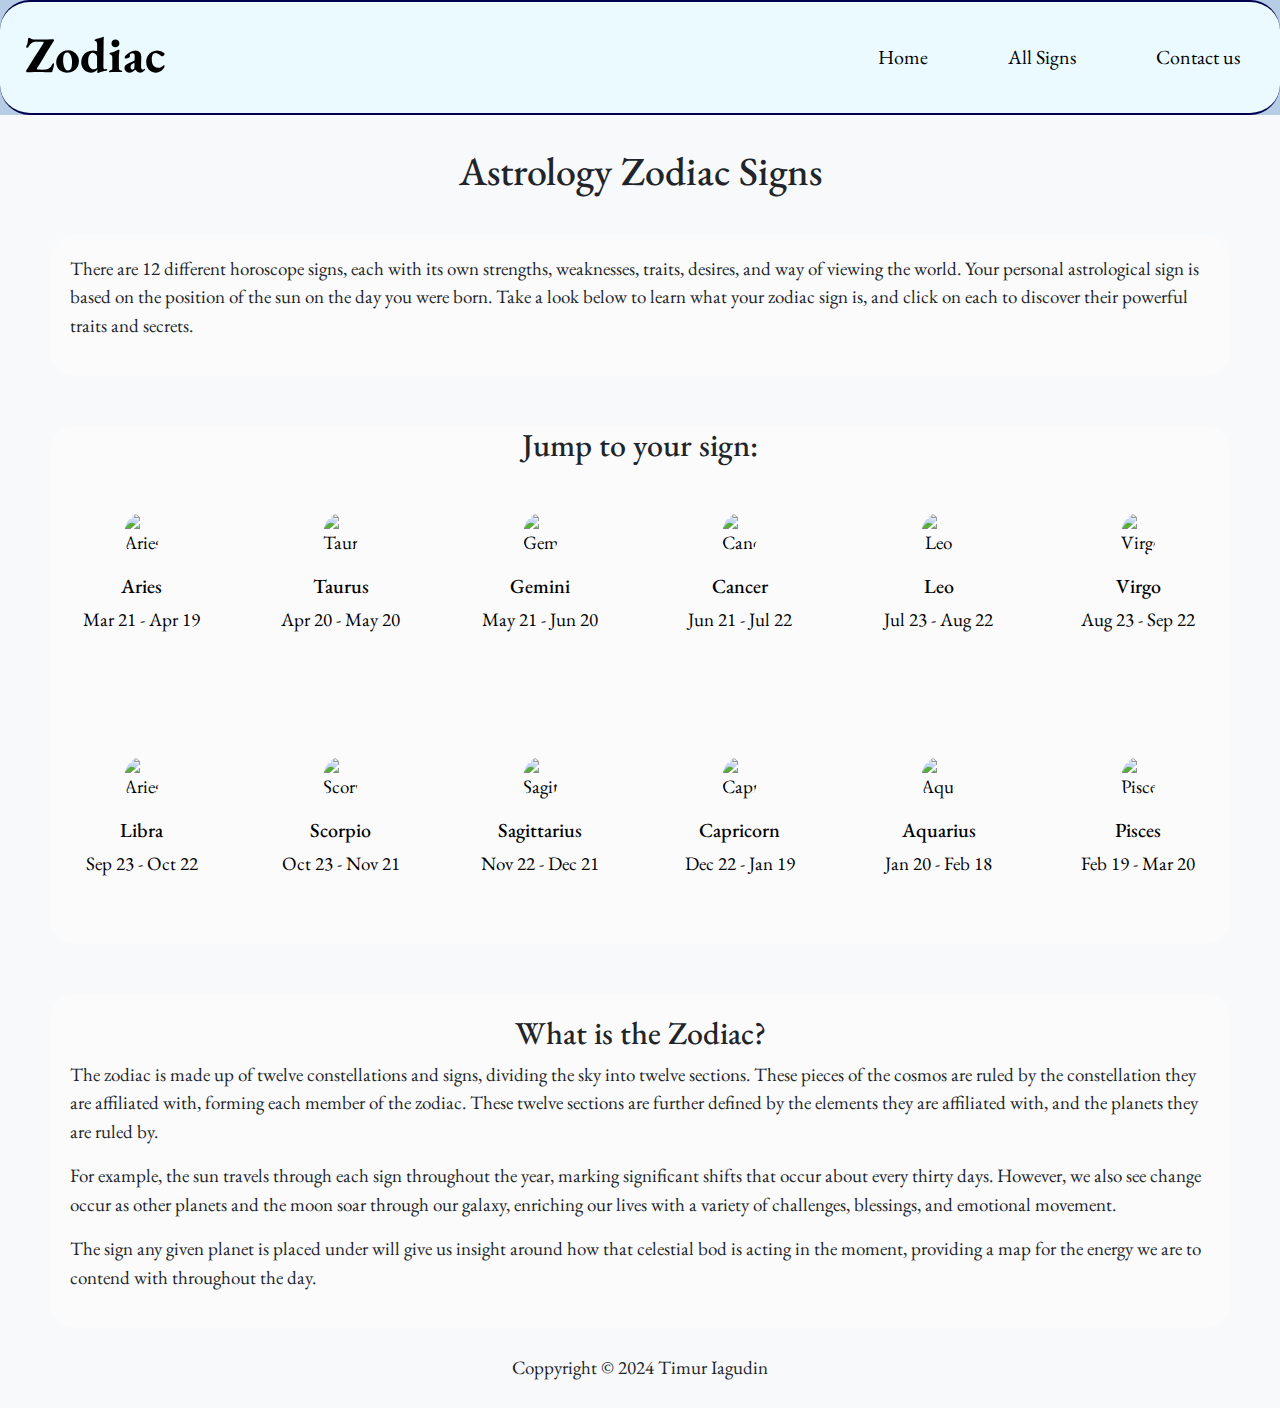
==== index.html @ 39316343 "added html file" ====
<!DOCTYPE html>
<html lang="en">

<head>
    <meta charset="UTF-8">
    <meta name="viewport" content="width=device-width, initial-scale=1.0">
    <meta http-equiv="X-UA-Compatible" content="ie=edge">
    <meta name="Description" content="Enter your description here" />
    <link rel="stylesheet" href="https://cdnjs.cloudflare.com/ajax/libs/twitter-bootstrap/5.1.0/css/bootstrap.min.css">
    <link rel="stylesheet" href="https://cdnjs.cloudflare.com/ajax/libs/font-awesome/5.15.4/css/all.min.css">
    <link rel="stylesheet" href="assets/css/style.css">
    <link rel="stylesheet" href="./styles/styles.css">
    <link rel="preconnect" href="https://fonts.googleapis.com">
    <link rel="preconnect" href="https://fonts.gstatic.com" crossorigin>
    <link
        href="https://fonts.googleapis.com/css2?family=EB+Garamond:ital,wght@0,400..800;1,400..800&family=Quantico:ital,wght@0,400;0,700;1,400;1,700&display=swap"
        rel="stylesheet">
    <title>Horoscope</title>
    <nav class="header_nav">
        <a href="#" class="logo">Zodiac</a>
        <ul class="header_nav_menu">
            <li class="header_nav_item"><a href="index.html">Home</a></li>
            <li class="header_nav_item"><a href="signs.html">All Signs</a></li>
            <li class="header_nav_item"><a href="contact.html">Contact us</a></li>
        </ul>
    </nav>
</head>

<body>
    <div class="bg-light">
        <div>
            <h1>Astrology Zodiac Signs</h1>
            <div class="shield" id="description">
                <p>There are 12 different horoscope signs, each with its own strengths, weaknesses, traits, desires, and
                    way of
                    viewing the world. Your personal astrological sign is based on the position of the sun on the day
                    you were
                    born. Take a look below to learn what your zodiac sign is, and click on each to discover their
                    powerful
                    traits and secrets.</p>
            </div>
        </div>
        <div class="shield">
            <h2>Jump to your sign:</h2>
            <div class="multi_col_cont">
                <section class="three_col">
                    <a href="signs.html#1">
                        <img src="./images/Aries.png" class="icon" alt="Aries">
                        <h3>Aries</h3>
                        <p>Mar 21 - Apr 19</p>
                    </a>
                </section>
                <section class="three_col">
                    <a href="signs.html#2">
                        <img src="./images/Taurus.png" class="icon" alt="Taurus">
                        <h3>Taurus</h3>
                        <p>Apr 20 - May 20</p>
                    </a>
                </section>
                <section class="three_col">
                    <a href="signs.html#3">
                        <img src="./images/Gemini.png" class="icon" alt="Gemini">
                        <h3>Gemini</h3>
                        <p>May 21 - Jun 20</p>
                    </a>
                </section>
                <section class="three_col">
                    <a href="signs.html#4">
                        <img src="./images/Cancer.png" class="icon" alt="Cancer">
                        <h3>Cancer</h3>
                        <p>Jun 21 - Jul 22</p>
                    </a>
                </section>
                <section class="three_col">
                    <a href="signs.html#5">
                        <img src="./images/Leo.png" class="icon" alt="Leo">
                        <h3>Leo</h3>
                        <p>Jul 23 - Aug 22</p>
                    </a>
                </section>
                <section class="three_col">
                    <a href="signs.html#6">
                        <img src="./images/Virgo.png" class="icon" alt="Virgo">
                        <h3>Virgo</h3>
                        <p>Aug 23 - Sep 22</p>
                    </a>
                </section>
                <section class="three_col">
                    <a href="signs.html#7">
                        <img src="./images/Libra.png" class="icon" alt="Aries">
                        <h3>Libra</h3>
                        <p>Sep 23 - Oct 22</p>
                    </a>
                </section>
                <section class="three_col">
                    <a href="signs.html#8">
                        <img src="./images/Scorpio.png" class="icon" alt="Scorpio">
                        <h3>Scorpio</h3>
                        <p>Oct 23 - Nov 21</p>
                    </a>
                </section>
                <section class="three_col">
                    <a href="signs.html#9">
                        <img src="./images/Sagittarius.png" class="icon" alt="Sagittarius">
                        <h3>Sagittarius</h3>
                        <p>Nov 22 - Dec 21</p>
                    </a>
                </section>
                <section class="three_col">
                    <a href="signs.html#10">
                        <img src="./images/capricorn.png" class="icon" alt="Capricorn">
                        <h3>Capricorn</h3>
                        <p>Dec 22 - Jan 19</p>
                    </a>
                </section>
                <section class="three_col">
                    <a href="signs.html#11">
                        <img src="./images/Aquarius.png" class="icon" alt="Aquarius">
                        <h3>Aquarius</h3>
                        <p>Jan 20 - Feb 18</p>
                    </a>
                </section>
                <section class="three_col">
                    <a href="signs.html#12">
                        <img src="./images/Pisces.png" class="icon" alt="Pisces">
                        <h3>Pisces</h3>
                        <p>Feb 19 - Mar 20</p>
                    </a>
                </section>
            </div>
        </div>
        <div class="shield" id="description">
            <h2>What is the Zodiac?</h2>
            <p>The zodiac is made up of twelve constellations and signs, dividing the sky into twelve sections. These
                pieces of the cosmos are ruled by the constellation they are affiliated with, forming each member of the
                zodiac. These twelve sections are further defined by the elements they are affiliated with, and the
                planets they are ruled by.</p>
            <p>For example, the sun travels through each sign throughout the year, marking significant shifts that occur
                about every thirty days. However, we also see change occur as other planets and the moon soar through
                our galaxy, enriching our lives with a variety of challenges, blessings, and emotional movement.</p>
            <p>The sign any given planet is placed under will give us insight around how that celestial bod is acting in
                the moment, providing a map for the energy we are to contend with throughout the day.</p>
        </div>

        <script src="https://cdnjs.cloudflare.com/ajax/libs/popper.js/2.9.2/umd/popper.min.js"></script>
        <script src="https://cdnjs.cloudflare.com/ajax/libs/twitter-bootstrap/5.1.0/js/bootstrap.min.js"></script>
        <section>
            <footer class="footer">
                Coppyright &copy; 2024 Timur Iagudin
            </footer>
        </section>
</body>

</html>
---- styles/styles.css ----
* {
    margin: 0;
    padding: 0;
}
body {
    font-family: "EB Garamond", serif;
    font-size: 19px;
    background-color: #b7cde5;
}

.logo {
    color: black;
    text-decoration: none;
    margin: 15px 0px 15px 25px;
    font-weight: bold;
    font-size: 50px;
}

.header_nav_menu {
    margin: 0px;
    padding: 0px;
    list-style: none;
    display: flex;
    justify-content: flex-end;
    align-items: center;
}

.header_nav_item {
    margin: 40px;
}

.header_nav_item a {
    text-decoration: none;
    color: black;
    font-size: 20px;
}

.header_nav {
    display: flex;
    justify-content: space-between;
    background-color: rgb(234, 250, 255);
    border-bottom: 2px solid rgb(0, 0, 80);
    border-top: 2px solid rgb(0, 0, 80);
    border-radius: 30px;
}

.bg-light {
    background-image: url(../images/bg.jpeg);
    background-repeat: no-repeat;
    background-attachment: fixed;
    background-size: cover;
    background-position: center center;
    margin: 0;
}

h1 {
    text-align: center;
    padding: 2rem;
}

h2 {
    text-align: center;
}

h3 {
    font-size: 20px;
}

#description {
    padding: 20px;
    margin: 0px 50px 0px;
}

.multi_col_cont {
    grid-template-columns: repeat(6, minmax(14%, 1fr));
    grid-template-rows: auto;
    grid-gap: 1rem;
    display: grid;
}

.three_col {
    margin: 25px 5px 50px;
    border-radius: 15%;
    text-align: center;
}

.icon {
    width: 35px;
}

.footer {
    height: 80px;
    display: flex;
    justify-content: center;
    align-items: center;
}

.shield {
    margin: 50px;
    background-color: rgba(255, 255, 255, 0.4);
    border-radius: 25px;
}

.two_col {
    display: grid;
    grid-template-columns: repeat(3, minmax(14%, 1fr));
    border-bottom: 2px solid rgb(163, 206, 255);
    margin-bottom: 25px;
    padding-bottom: 25px;
}

.shield img {
    display: block;
    margin: 1rem auto;
    border-radius: 50% 50% 50% 50%;
}

a {
    text-decoration: none;
    color: black;
}
.store_img{
width: 280px;
}
.store_cont{
    display: grid;
    grid-template-columns: repeat(5, minmax(14%, 1fr));
}
.store_item h3 {
    font-family: "EB Garamond", serif;;
    font-size: 20px;
    text-align: center;
    padding: 10px;
}
.store_item p {
    font-family: "EB Garamond", serif;;
    font-size: 20px;
    text-align: center;
}
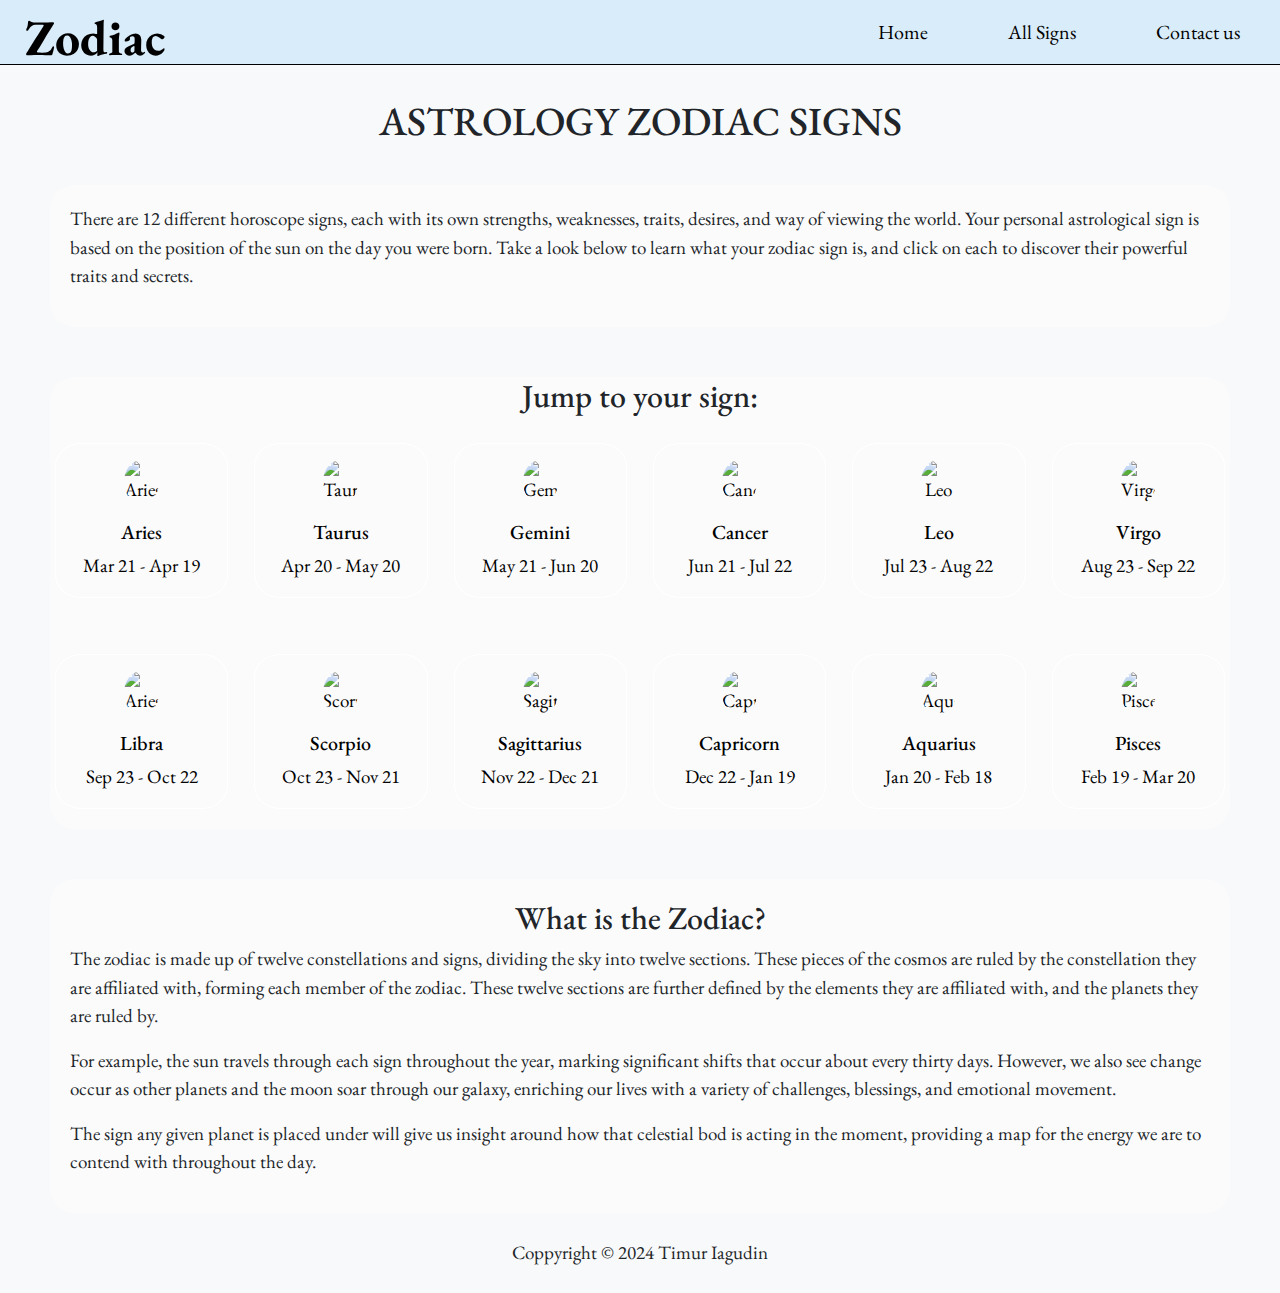
==== commit b19e6a07: "added border at Home page" ====
--- a/index.html
+++ b/index.html
@@ -29,7 +29,7 @@
 <body>
     <div class="bg-light">
         <div>
-            <h1>Astrology Zodiac Signs</h1>
+            <h1>ASTROLOGY ZODIAC SIGNS</h1>
             <div class="shield" id="description">
                 <p>There are 12 different horoscope signs, each with its own strengths, weaknesses, traits, desires, and
                     way of
@@ -43,84 +43,84 @@
         <div class="shield">
             <h2>Jump to your sign:</h2>
             <div class="multi_col_cont">
-                <section class="three_col">
+                <section class="column_sign">
                     <a href="signs.html#1">
                         <img src="./images/Aries.png" class="icon" alt="Aries">
                         <h3>Aries</h3>
                         <p>Mar 21 - Apr 19</p>
                     </a>
                 </section>
-                <section class="three_col">
+                <section class="column_sign">
                     <a href="signs.html#2">
                         <img src="./images/Taurus.png" class="icon" alt="Taurus">
                         <h3>Taurus</h3>
                         <p>Apr 20 - May 20</p>
                     </a>
                 </section>
-                <section class="three_col">
+                <section class="column_sign">
                     <a href="signs.html#3">
                         <img src="./images/Gemini.png" class="icon" alt="Gemini">
                         <h3>Gemini</h3>
                         <p>May 21 - Jun 20</p>
                     </a>
                 </section>
-                <section class="three_col">
+                <section class="column_sign">
                     <a href="signs.html#4">
                         <img src="./images/Cancer.png" class="icon" alt="Cancer">
                         <h3>Cancer</h3>
                         <p>Jun 21 - Jul 22</p>
                     </a>
                 </section>
-                <section class="three_col">
+                <section class="column_sign">
                     <a href="signs.html#5">
                         <img src="./images/Leo.png" class="icon" alt="Leo">
                         <h3>Leo</h3>
                         <p>Jul 23 - Aug 22</p>
                     </a>
                 </section>
-                <section class="three_col">
+                <section class="column_sign">
                     <a href="signs.html#6">
                         <img src="./images/Virgo.png" class="icon" alt="Virgo">
                         <h3>Virgo</h3>
                         <p>Aug 23 - Sep 22</p>
                     </a>
                 </section>
-                <section class="three_col">
+                <section class="column_sign">
                     <a href="signs.html#7">
                         <img src="./images/Libra.png" class="icon" alt="Aries">
                         <h3>Libra</h3>
                         <p>Sep 23 - Oct 22</p>
                     </a>
                 </section>
-                <section class="three_col">
+                <section class="column_sign">
                     <a href="signs.html#8">
                         <img src="./images/Scorpio.png" class="icon" alt="Scorpio">
                         <h3>Scorpio</h3>
                         <p>Oct 23 - Nov 21</p>
                     </a>
                 </section>
-                <section class="three_col">
+                <section class="column_sign">
                     <a href="signs.html#9">
                         <img src="./images/Sagittarius.png" class="icon" alt="Sagittarius">
                         <h3>Sagittarius</h3>
                         <p>Nov 22 - Dec 21</p>
                     </a>
                 </section>
-                <section class="three_col">
+                <section class="column_sign">
                     <a href="signs.html#10">
                         <img src="./images/capricorn.png" class="icon" alt="Capricorn">
                         <h3>Capricorn</h3>
                         <p>Dec 22 - Jan 19</p>
                     </a>
                 </section>
-                <section class="three_col">
+                <section class="column_sign">
                     <a href="signs.html#11">
                         <img src="./images/Aquarius.png" class="icon" alt="Aquarius">
                         <h3>Aquarius</h3>
                         <p>Jan 20 - Feb 18</p>
                     </a>
                 </section>
-                <section class="three_col">
+                <section class="column_sign">
                     <a href="signs.html#12">
                         <img src="./images/Pisces.png" class="icon" alt="Pisces">
                         <h3>Pisces</h3>
@@ -141,14 +141,14 @@
             <p>The sign any given planet is placed under will give us insight around how that celestial bod is acting in
                 the moment, providing a map for the energy we are to contend with throughout the day.</p>
         </div>
-
-        <script src="https://cdnjs.cloudflare.com/ajax/libs/popper.js/2.9.2/umd/popper.min.js"></script>
-        <script src="https://cdnjs.cloudflare.com/ajax/libs/twitter-bootstrap/5.1.0/js/bootstrap.min.js"></script>
         <section>
             <footer class="footer">
                 Coppyright &copy; 2024 Timur Iagudin
             </footer>
         </section>
+        <script src="https://cdnjs.cloudflare.com/ajax/libs/popper.js/2.9.2/umd/popper.min.js"></script>
+        <script src="https://cdnjs.cloudflare.com/ajax/libs/twitter-bootstrap/5.1.0/js/bootstrap.min.js"></script>
+
 </body>
 
 </html>--- a/styles/styles.css
+++ b/styles/styles.css
@@ -2,6 +2,7 @@
     margin: 0;
     padding: 0;
 }
+
 body {
     font-family: "EB Garamond", serif;
     font-size: 19px;
@@ -11,7 +12,7 @@
 .logo {
     color: black;
     text-decoration: none;
-    margin: 15px 0px 15px 25px;
+    margin-left: 25px;
     font-weight: bold;
     font-size: 50px;
 }
@@ -38,10 +39,9 @@
 .header_nav {
     display: flex;
     justify-content: space-between;
-    background-color: rgb(234, 250, 255);
-    border-bottom: 2px solid rgb(0, 0, 80);
-    border-top: 2px solid rgb(0, 0, 80);
-    border-radius: 30px;
+    background-color: rgb(217 236 249);
+    height: 65px;
+    border-bottom: 1px solid black;
 }
 
 .bg-light {
@@ -78,9 +78,10 @@
     display: grid;
 }
 
-.three_col {
-    margin: 25px 5px 50px;
+.column_sign {
+    margin: 20px 5px 20px;
     border-radius: 15%;
+    border: 1px solid white;
     text-align: center;
 }
 
@@ -101,7 +102,7 @@
     border-radius: 25px;
 }
 
-.two_col {
+.three_col {
     display: grid;
     grid-template-columns: repeat(3, minmax(14%, 1fr));
     border-bottom: 2px solid rgb(163, 206, 255);
@@ -119,21 +120,64 @@
     text-decoration: none;
     color: black;
 }
-.store_img{
-width: 280px;
+
+.store_img {
+    width: 270px;
 }
-.store_cont{
+
+.store_cont {
     display: grid;
     grid-template-columns: repeat(5, minmax(14%, 1fr));
 }
+
 .store_item h3 {
-    font-family: "EB Garamond", serif;;
+    font-family: "EB Garamond", serif;
+    ;
     font-size: 20px;
     text-align: center;
     padding: 10px;
 }
+
 .store_item p {
-    font-family: "EB Garamond", serif;;
+    font-family: "EB Garamond", serif;
+    ;
     font-size: 20px;
     text-align: center;
+}
+
+.items {
+    margin-top: 50px;
+    margin-bottom: 50px;
+}
+
+.form-raw {
+    display: flex;
+    flex-direction: column;
+    justify-content: center;
+    margin: 0px 400px 0px;
+}
+
+
+label {
+    display: flex;
+    flex-direction: column;
+}
+
+button {
+    padding: 10px 20px;
+    margin-top: 20px;
+    background-color: #007bff;
+    color: #fff;
+    border: none;
+    cursor: pointer;
+}
+
+button:hover {
+    background-color: #0056b3;
+}
+
+input,
+select {
+    padding: 5px;
+    margin-top: 5px;
 }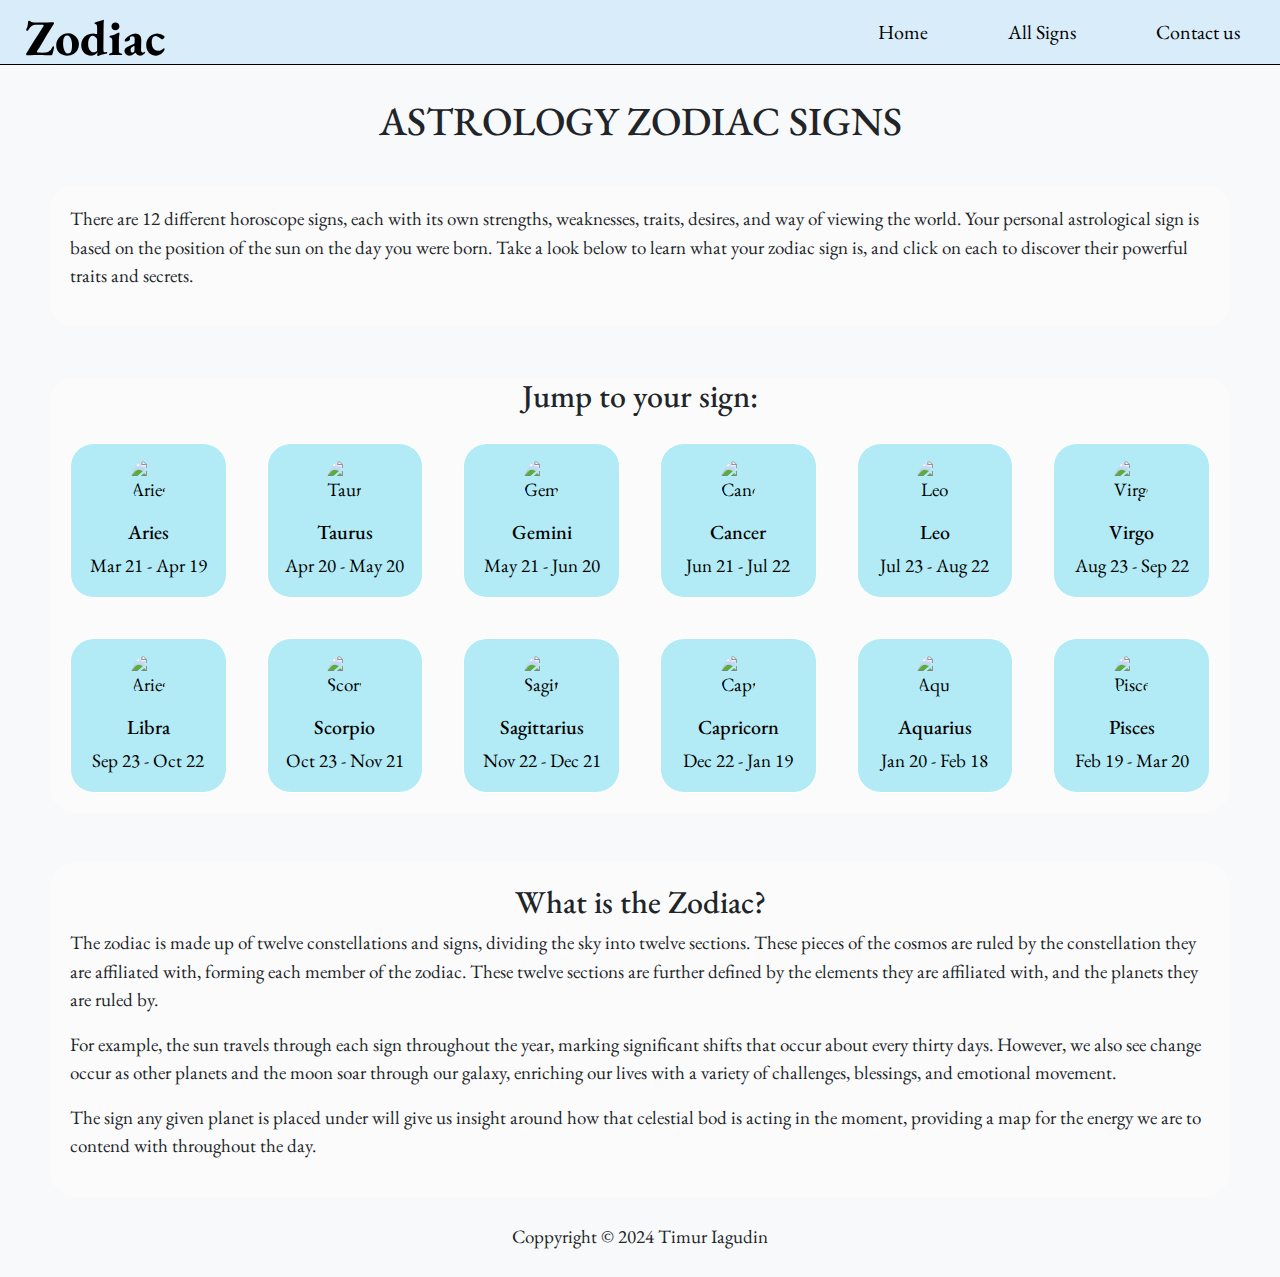
==== commit 0dd1da79: "added grid on contact page" ====
--- a/index.html
+++ b/index.html
@@ -5,8 +5,7 @@
     <meta charset="UTF-8">
     <meta name="viewport" content="width=device-width, initial-scale=1.0">
     <meta http-equiv="X-UA-Compatible" content="ie=edge">
-    <meta name="Description" content="Enter your description here" />
-    <link rel="stylesheet" href="https://cdnjs.cloudflare.com/ajax/libs/twitter-bootstrap/5.1.0/css/bootstrap.min.css">
+    <link rel="stylesheet" href="https://cdnjs.cloudflare.com/ajax/libs/twitter-bootstrap/4.6.0/css/bootstrap.min.css">
     <link rel="stylesheet" href="https://cdnjs.cloudflare.com/ajax/libs/font-awesome/5.15.4/css/all.min.css">
     <link rel="stylesheet" href="assets/css/style.css">
     <link rel="stylesheet" href="./styles/styles.css">
@@ -129,6 +128,7 @@
                 </section>
             </div>
         </div>
+
         <div class="shield" id="description">
             <h2>What is the Zodiac?</h2>
             <p>The zodiac is made up of twelve constellations and signs, dividing the sky into twelve sections. These
@@ -141,13 +141,15 @@
             <p>The sign any given planet is placed under will give us insight around how that celestial bod is acting in
                 the moment, providing a map for the energy we are to contend with throughout the day.</p>
         </div>
+
         <section>
             <footer class="footer">
                 Coppyright &copy; 2024 Timur Iagudin
             </footer>
         </section>
-        <script src="https://cdnjs.cloudflare.com/ajax/libs/popper.js/2.9.2/umd/popper.min.js"></script>
-        <script src="https://cdnjs.cloudflare.com/ajax/libs/twitter-bootstrap/5.1.0/js/bootstrap.min.js"></script>
+        <script src="https://cdnjs.cloudflare.com/ajax/libs/jquery/3.5.1/jquery.slim.min.js"></script>
+        <script src="https://cdnjs.cloudflare.com/ajax/libs/popper.js/1.16.1/umd/popper.min.js"></script>
+        <script src="https://cdnjs.cloudflare.com/ajax/libs/twitter-bootstrap/4.6.0/js/bootstrap.min.js"></script>
 
 </body>
 
--- a/styles/styles.css
+++ b/styles/styles.css
@@ -74,15 +74,15 @@
 .multi_col_cont {
     grid-template-columns: repeat(6, minmax(14%, 1fr));
     grid-template-rows: auto;
-    grid-gap: 1rem;
     display: grid;
 }
 
 .column_sign {
-    margin: 20px 5px 20px;
+    margin: 20px 20px 20px;
     border-radius: 15%;
     border: 1px solid white;
     text-align: center;
+    background-color: rgb(0 198 229 / 29%);
 }
 
 .icon {
@@ -180,4 +180,16 @@
 select {
     padding: 5px;
     margin-top: 5px;
-}+}
+.grid{
+    display: flex;
+    align-items: center;
+    flex-direction: row;
+    justify-content: space-between;
+    border: 1px solid white;
+    border-radius: inherit;
+}
+.grid p{
+    margin: 15px;
+    text-align: justify;
+}
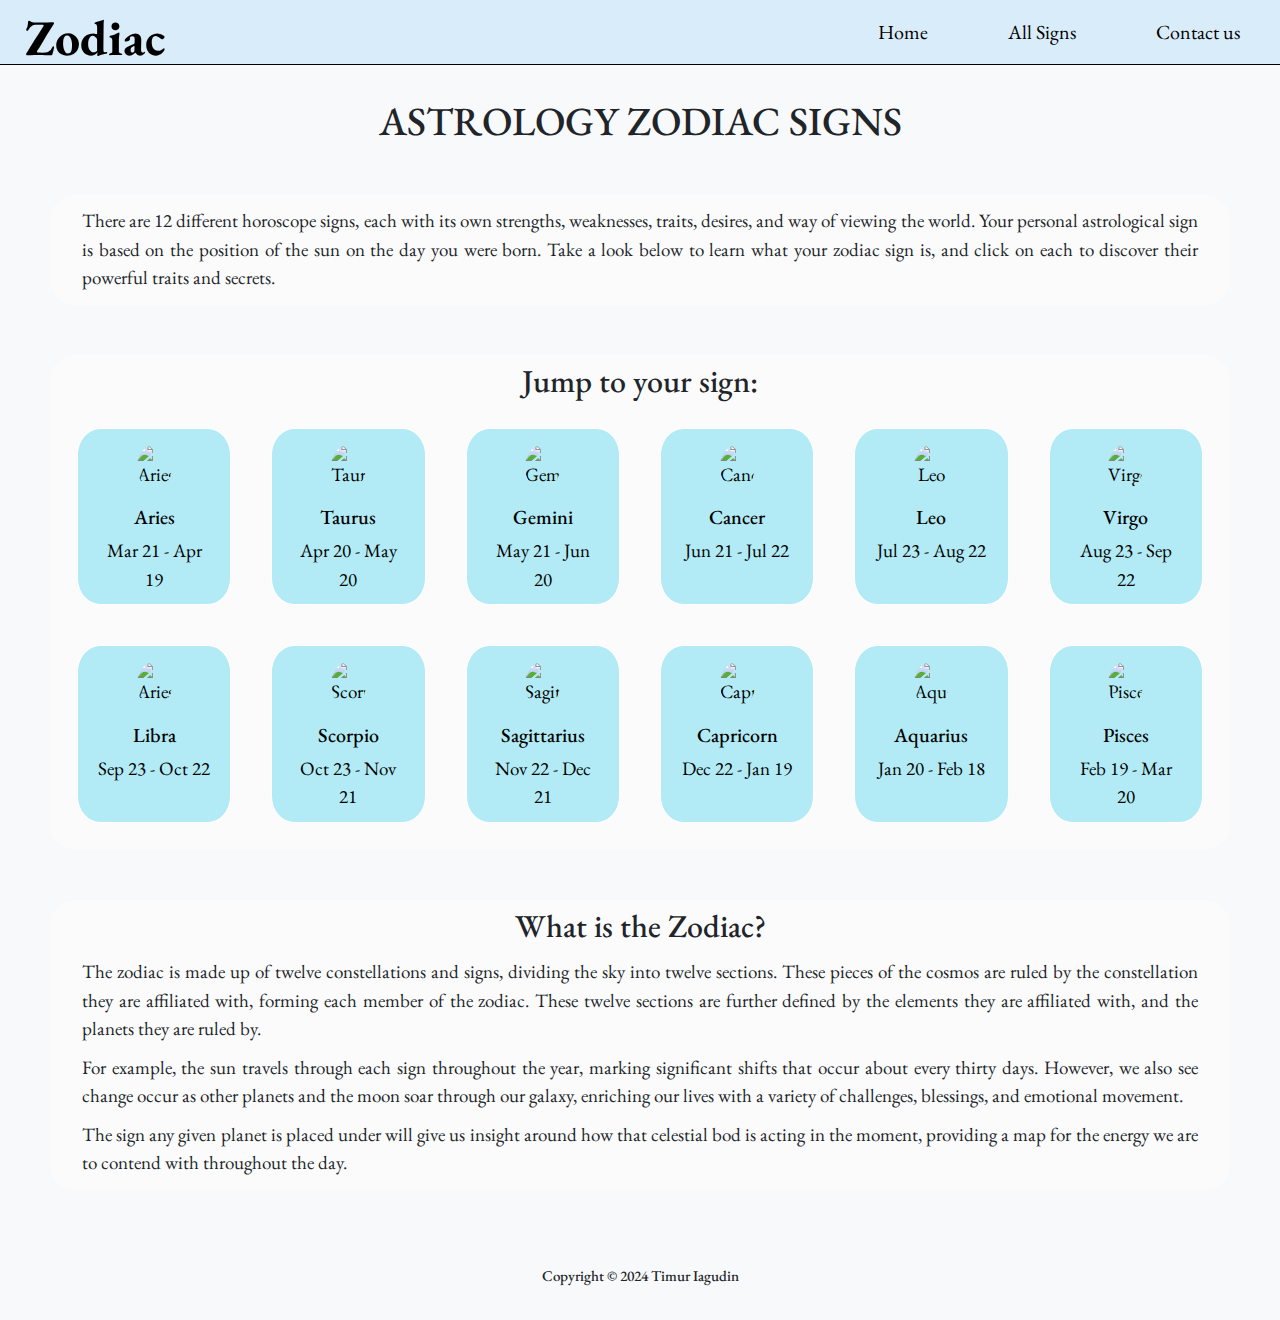
==== commit 6fd388a2: "some fixes after html validation" ====
--- a/index.html
+++ b/index.html
@@ -7,7 +7,6 @@
     <meta http-equiv="X-UA-Compatible" content="ie=edge">
     <link rel="stylesheet" href="https://cdnjs.cloudflare.com/ajax/libs/twitter-bootstrap/4.6.0/css/bootstrap.min.css">
     <link rel="stylesheet" href="https://cdnjs.cloudflare.com/ajax/libs/font-awesome/5.15.4/css/all.min.css">
-    <link rel="stylesheet" href="assets/css/style.css">
     <link rel="stylesheet" href="./styles/styles.css">
     <link rel="preconnect" href="https://fonts.googleapis.com">
     <link rel="preconnect" href="https://fonts.gstatic.com" crossorigin>
@@ -15,6 +14,10 @@
         href="https://fonts.googleapis.com/css2?family=EB+Garamond:ital,wght@0,400..800;1,400..800&family=Quantico:ital,wght@0,400;0,700;1,400;1,700&display=swap"
         rel="stylesheet">
     <title>Horoscope</title>
+
+</head>
+
+<body>
     <nav class="header_nav">
         <a href="#" class="logo">Zodiac</a>
         <ul class="header_nav_menu">
@@ -23,13 +26,10 @@
             <li class="header_nav_item"><a href="contact.html">Contact us</a></li>
         </ul>
     </nav>
-</head>
-
-<body>
     <div class="bg-light">
         <div>
             <h1>ASTROLOGY ZODIAC SIGNS</h1>
-            <div class="shield" id="description">
+            <div class="shield">
                 <p>There are 12 different horoscope signs, each with its own strengths, weaknesses, traits, desires, and
                     way of
                     viewing the world. Your personal astrological sign is based on the position of the sun on the day
@@ -129,7 +129,7 @@
             </div>
         </div>
 
-        <div class="shield" id="description">
+        <div class="shield">
             <h2>What is the Zodiac?</h2>
             <p>The zodiac is made up of twelve constellations and signs, dividing the sky into twelve sections. These
                 pieces of the cosmos are ruled by the constellation they are affiliated with, forming each member of the
@@ -144,13 +144,14 @@
 
         <section>
             <footer class="footer">
-                Coppyright &copy; 2024 Timur Iagudin
+                <h2>Copyright &copy; 2024 Timur Iagudin</h2>
             </footer>
         </section>
-        <script src="https://cdnjs.cloudflare.com/ajax/libs/jquery/3.5.1/jquery.slim.min.js"></script>
-        <script src="https://cdnjs.cloudflare.com/ajax/libs/popper.js/1.16.1/umd/popper.min.js"></script>
-        <script src="https://cdnjs.cloudflare.com/ajax/libs/twitter-bootstrap/4.6.0/js/bootstrap.min.js"></script>
+    </div>
 
+    <script src="https://cdnjs.cloudflare.com/ajax/libs/jquery/3.5.1/jquery.slim.min.js"></script>
+    <script src="https://cdnjs.cloudflare.com/ajax/libs/popper.js/1.16.1/umd/popper.min.js"></script>
+    <script src="https://cdnjs.cloudflare.com/ajax/libs/twitter-bootstrap/4.6.0/js/bootstrap.min.js"></script>
 </body>
 
 </html>--- a/styles/styles.css
+++ b/styles/styles.css
@@ -55,7 +55,7 @@
 
 h1 {
     text-align: center;
-    padding: 2rem;
+    padding: 2rem 0px 0px;
 }
 
 h2 {
@@ -66,9 +66,14 @@
     font-size: 20px;
 }
 
-#description {
-    padding: 20px;
-    margin: 0px 50px 0px;
+p {
+    padding: 5px;
+    margin: 0px 20px 0px;
+    text-align: justify;
+}
+
+ul {
+    margin: 0px 25px;
 }
 
 .multi_col_cont {
@@ -85,19 +90,19 @@
     background-color: rgb(0 198 229 / 29%);
 }
 
+.column_sign p {
+    padding: 0px;
+    margin-bottom: 10px;
+    text-align: center;
+}
+
 .icon {
     width: 35px;
 }
 
-.footer {
-    height: 80px;
-    display: flex;
-    justify-content: center;
-    align-items: center;
-}
-
 .shield {
     margin: 50px;
+    padding: 7px;
     background-color: rgba(255, 255, 255, 0.4);
     border-radius: 25px;
 }
@@ -160,7 +165,9 @@
 
 label {
     display: flex;
-    flex-direction: column;
+    justify-content: space-between;
+    margin-bottom: 0px;
+    align-items: center;
 }
 
 button {
@@ -180,16 +187,17 @@
 select {
     padding: 5px;
     margin-top: 5px;
-}
-.grid{
-    display: flex;
+    width: 27rem;
+}
+
+.footer {
+    height: 80px;
+    display: flex;
+    justify-content: center;
     align-items: center;
-    flex-direction: row;
-    justify-content: space-between;
-    border: 1px solid white;
-    border-radius: inherit;
-}
-.grid p{
-    margin: 15px;
-    text-align: justify;
-}
+}
+
+.footer h2 {
+    font-size: 15px;
+}
+
